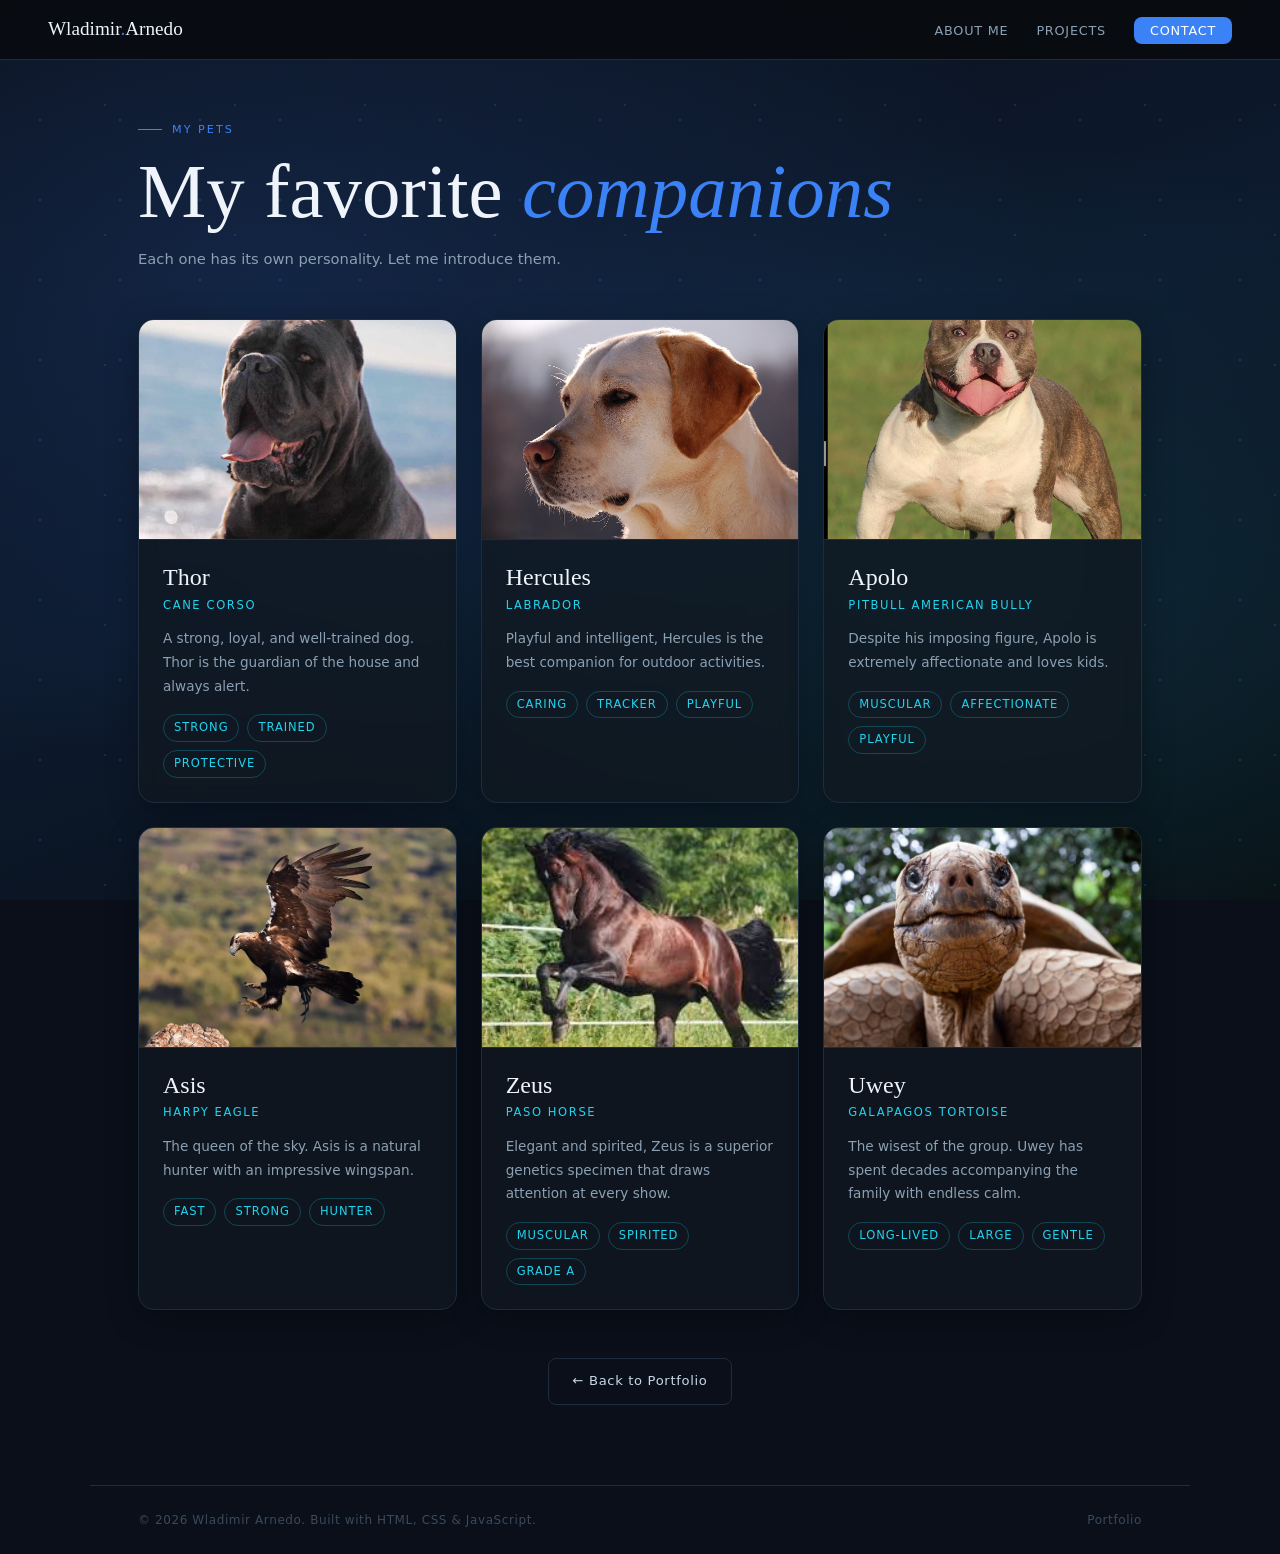
==== portfolio2-main/mascotas.html @ 007f4433 "Primer commit" ====
<!DOCTYPE html>
<html lang="en">

<head>
  <!-- Preparamos la página: le decimos el idioma y nos aseguramos de que se vea perfecta en cualquier celular -->
  <meta charset="UTF-8" />
  <meta name="viewport" content="width=device-width, initial-scale=1.0" />
  <meta name="description" content="Pet gallery of Wladimir Arnedo — meet Thor, Hercules, Apolo, and more." />
  <title>My Pets — Wladimir Arnedo</title>

  <!-- Conectamos la misma hoja de estilos del portafolio principal. Así todo se ve como parte de una misma familia -->
  <link rel="stylesheet" href="styles.css" />
</head>

<!-- ¡Truco importante! Le ponemos la clase "page-pets" al body. 
     Gracias a ella, nuestro CSS sabrá que tiene que encender ese fondo estrellado tan especial que diseñamos. -->
<body class="page-pets">

  <!-- 
       =================================================
       ENCABEZADO Y MENÚ DE NAVEGACIÓN
       Es súper parecido al de la página principal para que 
       nadie se pierda. Solo que aquí usamos "index.html#" 
       para devolver al visitante a donde estaba antes.
       ================================================= 
  -->
  <header>
    <nav>
      <!-- Un clic al logo te lleva de vuelta a casa (la página inicial) -->
      <a href="index.html" class="nav-logo">Wladimir<span>.</span>Arnedo</a>

      <ul class="nav-links">
        <li><a href="index.html#about">About Me</a></li>
        <li><a href="index.html#projects">Projects</a></li>
        <!-- Un botón llamativo por si se enamoran de nuestras mascotas y quieren contactarnos -->
        <li><a href="index.html#contact" class="nav-cta">Contact</a></li>
      </ul>
    </nav>
  </header>

  <!-- 
       =================================================
       GALERÍA DE NUESTRAS MASCOTAS
       Aquí hemos preparado unas lindas tarjetas (cards)
       para presumir y presentar a cada miembro de la familia.
       ================================================= 
  -->
  <main class="pet-gallery">
    <p class="section-label">My Pets</p>
    <h1>My favorite <em>companions</em></h1>
    <p class="gallery-desc">Each one has its own personality. Let me introduce them.</p>

    <!-- Nuestro tablero mágico de fotos. Le dijimos a CSS que organice esto automáticamente según el tamaño de la pantalla -->
    <div class="gallery-grid">

      <!-- Conozcamos a Thor -->
      <article class="pet-card">
        <!-- El "alt" es súper necesario: le cuenta de qué trata la imagen a las personas con discapacidad visual -->
        <img src="Thor.jpg" alt="Thor, a strong and elegant Cane Corso" />
        <div class="pet-info">
          <h2>Thor</h2>
          <p class="pet-breed">Cane Corso</p>
          <p>A strong, loyal, and well-trained dog. Thor is the guardian of the house and always alert.</p>
          <!-- Pequeñas píldoras informativas que resumen cómo es -->
          <div class="pet-tags">
            <span class="tag">Strong</span>
            <span class="tag">Trained</span>
            <span class="tag">Protective</span>
          </div>
        </div>
      </article>

      <!-- Y aquí está Hercules, el consentido -->
      <article class="pet-card">
        <img src="labra.jpg" alt="Hercules, a friendly and playful Labrador" />
        <div class="pet-info">
          <h2>Hercules</h2>
          <p class="pet-breed">Labrador</p>
          <p>Playful and intelligent, Hercules is the best companion for outdoor activities.</p>
          <div class="pet-tags">
            <span class="tag">Caring</span>
            <span class="tag">Tracker</span>
            <span class="tag">Playful</span>
          </div>
        </div>
      </article>

      <!-- Un saludo para el gran Apolo -->
      <article class="pet-card">
        <img src="pitbull.jpeg" alt="Apolo, a muscular and affectionate Pitbull American Bully" />
        <div class="pet-info">
          <h2>Apolo</h2>
          <p class="pet-breed">Pitbull American Bully</p>
          <p>Despite his imposing figure, Apolo is extremely affectionate and loves kids.</p>
          <div class="pet-tags">
            <span class="tag">Muscular</span>
            <span class="tag">Affectionate</span>
            <span class="tag">Playful</span>
          </div>
        </div>
      </article>

      <!-- Asis vigilando desde arriba -->
      <article class="pet-card">
        <img src="aguila.jpg" alt="Asis, a majestic and fast Harpy Eagle" />
        <div class="pet-info">
          <h2>Asis</h2>
          <p class="pet-breed">Harpy Eagle</p>
          <p>The queen of the sky. Asis is a natural hunter with an impressive wingspan.</p>
          <div class="pet-tags">
            <span class="tag">Fast</span>
            <span class="tag">Strong</span>
            <span class="tag">Hunter</span>
          </div>
        </div>
      </article>

      <!-- La elegancia hecha caballo, Zeus -->
      <article class="pet-card">
        <img src="horse.jpeg" alt="Zeus, a spirited and elegant Paso horse" />
        <div class="pet-info">
          <h2>Zeus</h2>
          <p class="pet-breed">Paso Horse</p>
          <p>Elegant and spirited, Zeus is a superior genetics specimen that draws attention at every show.</p>
          <div class="pet-tags">
            <span class="tag">Muscular</span>
            <span class="tag">Spirited</span>
            <span class="tag">Grade A</span>
          </div>
        </div>
      </article>

      <!-- Y Uwey, que tiene más paciencia que todos nosotros juntos -->
      <article class="pet-card">
        <img src="uwey.jpg" alt="Uwey, a long-lived and calm Galapagos tortoise" />
        <div class="pet-info">
          <h2>Uwey</h2>
          <p class="pet-breed">Galapagos Tortoise</p>
          <p>The wisest of the group. Uwey has spent decades accompanying the family with endless calm.</p>
          <div class="pet-tags">
            <span class="tag">Long-lived</span>
            <span class="tag">Large</span>
            <span class="tag">Gentle</span>
          </div>
        </div>
      </article>

    </div>

    <!-- Siempre es amable dejarle al visitante una manera clara de regresar al lugar del que vino -->
    <div class="btn-wrapper">
      <a href="index.html" class="btn btn-outline">&larr; Back to Portfolio</a>
    </div>
  </main>

  <!-- 
       =================================================
       PIE DE PÁGINA
       Una despedida sencilla que hace juego perfecto 
       con el resto del diseño del sitio web.
       ================================================= 
  -->
  <footer>
    <span>&copy; 2026 Wladimir Arnedo. Built with HTML, CSS &amp; JavaScript.</span>
    <div class="footer-links">
      <a href="index.html">Portfolio</a>
    </div>
  </footer>

  <!-- Por último, invitamos a nuestro JavaScript a la fiesta por si necesitamos hacer magia aquí también -->
  <script src="script.js"></script>
</body>

</html>
---- portfolio2-main/styles.css ----
/* ==================================================
   NUESTRO ARCHIVO MAESTRO DE ESTILOS (styles.css)
   Aquí le damos color, forma y vida tanto a nuestro 
   portafolio principal como a la galería de mascotas.
   ================================================== */


/* ── MÓDULO 1: NUESTRA PALETA Y FUENTES MÁGICAS ──
   Esto es genial: aquí guardamos todos nuestros colores 
   y tipografías. Si algún día queremos que nuestro sitio 
   sea rojo en lugar de azul, solo cambiamos el color aquí 
   y toda la web se actualizará al instante.
   ------------------------------------------------- */
:root {
  /* Nuestra paleta de oscuridad a luz */
  --black:      #080c10;
  --dark:       #0d1117;
  --card:       #111820;
  --border:     #1e2d3d;
  --muted:      #3a4a5c;
  --text:       #8ca0b3;
  --light:      #c8d8e8;
  --white:      #eef4f9;
  
  /* Nuestros colores para llamar la atención */
  --blue:       #3b82f6;
  --blue-dark:  #1d4ed8;
  --cyan:       #22d3ee;

  /* Nuestras familias de letras (tipografías) */
  --font-main:  'Segoe UI', system-ui, sans-serif;
  --font-serif: Georgia, 'Times New Roman', serif;

  /* Redondez de los bordes y qué tan suaves son nuestras animaciones */
  --radius:     8px;
  --transition: .22s cubic-bezier(.4, 0, .2, 1);
}


/* ── MÓDULO 2: HACIENDO LIMPIEZA GENERAL (RESET Y BASE) ──
   Cada navegador trae sus propios márgenes y estilos feos. 
   Con esto le decimos: "No gracias, nosotros tomamos el control".
   ------------------------------------------------- */
*, *::before, *::after {
  box-sizing: border-box; /* Esto hace que el ancho y alto sean súper precisos y fáciles de calcular */
  margin: 0;
  padding: 0;
}

/* Le decimos a la página que al viajar a diferentes secciones no salte bruscamente, sino que se deslice suavemente */
html { scroll-behavior: smooth; }

body {
  background: var(--black);
  color: var(--text);
  font-family: var(--font-main);
  /* Ponemos nuestro tamaño base en "rem" en vez de "px" para que se ajuste amigablemente en cualquier pantalla */
  font-size: 1rem;
  line-height: 1.7; /* Mucho aire entre las líneas para no cansar la vista */
  overflow-x: hidden; /* Prohibimos que la página se pueda mover a los lados */
  animation: fadeIn .6s ease; /* Cuando la gente entre a la página, aparecerá suavemente */
}

/* Las reglas sagradas de nuestras imágenes: crecerán hasta ocupar todo su espacio pero sin estirarse y verse raras */
img {
  max-width: 100%;
  height: auto;
  display: block;
}

/* Cuando alguien seleccione texto con el ratón, se pintará de nuestro azul bonito */
::selection { background: var(--blue); color: #fff; }

/* Nuestra animación principal que hace que la página suba un poquito y aparezca */
@keyframes fadeIn {
  from { opacity: 0; transform: translateY(12px); }
  to   { opacity: 1; transform: translateY(0); }
}


/* ── MÓDULO 3: ENCHULANDO LA BARRA DE DESPLAZAMIENTO ──
   A nadie le gustan las barras de navegador grises y gordas.
   Vamos a hacerla delgada y oscura.
   ------------------------------------------------- */
::-webkit-scrollbar       { width: 4px; }
::-webkit-scrollbar-track { background: var(--black); }
::-webkit-scrollbar-thumb { background: var(--border); border-radius: 2px; }


/* ── MÓDULO 4: LA BARRA DE NAVEGACIÓN SUPERIOR ──
   Nuestro menú principal, que se quedará pegado 
   arriba como un techo invisible para que los 
   visitantes nunca se pierdan.
   ------------------------------------------------- */
header {
  position: fixed; /* Esto hace que se quede pegadito arriba aunque bajemos la página */
  top: 0; left: 0; right: 0;
  z-index: 100; /* Aseguramos que siempre esté por encima de todo lo demás */
}

nav {
  display: flex;
  align-items: center;
  justify-content: space-between; /* Empuja el logo a la izquierda y los links a la derecha */
  padding: 0 48px;
  height: 60px;
  background: rgba(8, 12, 16, .9);
  backdrop-filter: blur(12px); /* Magia: difumina todo lo que se ponga detrás, como un vidrio empañado */
  border-bottom: 1px solid var(--border);
}

.nav-logo {
  font-family: var(--font-serif);
  font-size: 1.2rem;
  color: var(--white);
  text-decoration: none;
}
/* El coqueto punto azul junto a nuestro apellido */
.nav-logo span { color: var(--blue); }

.nav-links {
  display: flex;
  gap: 28px; /* Un espaciado perfecto entre cada link */
  list-style: none;
}

.nav-links a {
  color: var(--text);
  text-decoration: none;
  font-size: 0.8rem;
  letter-spacing: 0.06em;
  text-transform: uppercase;
  transition: color var(--transition); /* Los colores cambiarán con una suavidad hermosa */
  position: relative;
}

/* Esa elegante rayita que aparece de la nada cuando pasas el mouse por encima */
.nav-links a::after {
  content: '';
  position: absolute;
  left: 0; bottom: -3px;
  width: 0; height: 1px;
  background: var(--blue);
  transition: width var(--transition);
}
.nav-links a:hover            { color: var(--white); }
.nav-links a:hover::after     { width: 100%; } /* Empieza en 0 y crece hasta llenar todo el ancho */

/* El botón de "Contactar" rompe la regla y usa un fondo sólido azul */
.nav-cta {
  background: var(--blue) !important;
  color: #fff !important;
  padding: 6px 16px;
  border-radius: var(--radius);
  transition: background var(--transition) !important;
}
.nav-cta:hover        { background: var(--blue-dark) !important; }
.nav-cta::after       { display: none !important; } /* Le decimos adiós a la rayita en este botón */


/* ── MÓDULO 5: REGLAS PARA TODAS LAS SECCIONES ──
   Para no escribir lo mismo una y otra vez, todas 
   nuestras secciones comparten estos estilos.
   ------------------------------------------------- */
section {
  min-height: 100vh; /* Obliga a la sección a ser al menos tan alta como la pantalla de tu compu */
  padding: 120px 48px 80px;
  max-width: 1100px;
  margin: 0 auto; /* Con esto logramos que quede perfectamente centrado siempre */
}

/* La pequeña etiqueta de título antes de cada título grande (Ej: "ABOUT ME") */
.section-label {
  font-size: 0.7rem;
  letter-spacing: 0.18em;
  text-transform: uppercase;
  color: var(--blue);
  margin-bottom: 12px;
  display: flex;
  align-items: center;
  gap: 10px;
}
/* Le dibujamos una pequeña línea azul acompañando al texto */
.section-label::before {
  content: '';
  display: block;
  width: 24px; height: 1px;
  background: var(--blue);
}

/* Los imponentes títulos principales */
h2 {
  font-family: var(--font-serif);
  /* Magia responsiva: este clamp() hace que la letra crezca o encoja solita según la pantalla */
  font-size: clamp(1.8rem, 4vw, 3rem);
  font-weight: 400;
  color: var(--white);
  line-height: 1.15;
  margin-bottom: 16px;
}
/* Algunas palabritas del título las resaltamos en cursiva y de azul */
h2 em { color: var(--blue); font-style: italic; }


/* ── MÓDULO 6: LA FÁBRICA DE BOTONES ──
   Creamos unos estilos base geniales para que cada
   botón de nuestra página se vea y se sienta espectacular.
   ------------------------------------------------- */
.btn {
  display: inline-block;
  padding: 11px 24px;
  border-radius: var(--radius);
  font-family: var(--font-main);
  font-size: 0.82rem;
  letter-spacing: 0.05em;
  text-decoration: none;
  cursor: pointer;
  border: none;
  transition: all var(--transition); /* Suaviza absolutamente todos los cambios al pasar el mouse */
}

/* El botón azul que llama toda tu atención */
.btn-primary { background: var(--blue); color: #fff; }
.btn-primary:hover {
  background: var(--blue-dark);
  transform: translateY(-2px); /* ¡Da la ilusión de que el botón se levanta hacia ti! */
  box-shadow: 0 8px 24px rgba(59, 130, 246, .3); /* Y proyecta una sombra suave */
}

/* El botón más sutil, ideal para opciones secundarias */
.btn-outline {
  background: transparent;
  color: var(--light);
  border: 1px solid var(--border);
}
.btn-outline:hover {
  border-color: var(--blue);
  color: var(--blue);
  transform: translateY(-2px);
}

/* Una cajita invisible para centrar cualquier botón */
.btn-wrapper {
  display: flex;
  justify-content: center;
  margin-top: 32px;
}


/* ── MÓDULO 7: LA PORTADA (NUESTRO HERO) ──
   El gran escenario de bienvenida. Es lo primero
   que se roba las miradas de los visitantes.
   ------------------------------------------------- */
.hero {
  display: flex;
  flex-direction: column;
  justify-content: center;
  position: relative;
  overflow: hidden;
}

/* Detalle super pro: una cuadrícula de fondo que parece papel milimetrado de diseño */
.hero-grid {
  position: absolute; inset: 0;
  background-image:
    linear-gradient(var(--border) 1px, transparent 1px),
    linear-gradient(90deg, var(--border) 1px, transparent 1px);
  background-size: 60px 60px;
  opacity: .2;
  pointer-events: none; /* Le decimos al ratón que ignore esto por completo */
}

/* El cartelito de "Disponible para proyectos" */
.hero-badge {
  display: inline-flex;
  align-items: center;
  gap: 8px;
  font-size: 0.72rem;
  letter-spacing: 0.12em;
  text-transform: uppercase;
  color: var(--cyan);
  border: 1px solid var(--border);
  padding: 5px 14px;
  border-radius: 20px;
  margin-bottom: 28px;
  width: fit-content;
}

/* El lucecita verde (cian) al lado de "Disponible" que late constantemente */
.dot {
  width: 6px; height: 6px;
  background: var(--cyan);
  border-radius: 50%;
  animation: pulse 2s infinite; /* Late infinitamente cada 2 segundos */
}

/* Las instrucciones precisas para ese latido */
@keyframes pulse {
  0%, 100% { opacity: 1; transform: scale(1); }
  50%       { opacity: .4; transform: scale(.7); }
}

.hero-content { position: relative; z-index: 1; }

/* ¡Nuestro nombre en letras enormes! */
h1 {
  font-family: var(--font-serif);
  font-size: clamp(2.5rem, 6vw, 5.5rem);
  font-weight: 400;
  color: var(--white);
  line-height: 1.08;
  margin-bottom: 12px;
}
h1 em { color: var(--blue); font-style: italic; }

.hero-role {
  font-size: clamp(1rem, 2vw, 1.3rem);
  color: var(--text);
  margin-bottom: 20px;
}

.hero-desc {
  max-width: 500px;
  color: var(--text);
  font-size: 0.9rem;
  line-height: 1.8;
  margin-bottom: 36px;
}

/* Unimos los botones de la bienvenida y los separamos para que respiren */
.hero-actions { display: flex; gap: 14px; flex-wrap: wrap; }


/* ── MÓDULO 8: EL ESPACIO DE "ACERCA DE MÍ" ──
   Nuestra biografía personal y la cajita de 
   herramientas y lenguajes que sabemos usar.
   ------------------------------------------------- */
.about p {
  color: var(--text);
  font-size: 0.9rem;
  line-height: 1.9;
  margin-bottom: 14px;
}
.about p strong { color: var(--light); }

/* Empaquetamos nuestras habilidades para que se acomoden como tetris */
.skills-grid {
  display: flex;
  flex-wrap: wrap;
  gap: 8px;
  margin-top: 28px;
}

/* Cada capsulita que guarda el nombre de un lenguaje (HTML, CSS, etc.) */
.skill-tag {
  display: flex;
  align-items: center;
  gap: 8px;
  padding: 7px 14px;
  background: var(--card);
  border: 1px solid var(--border);
  border-radius: var(--radius);
  font-size: 0.78rem;
  color: var(--light);
  transition: border-color var(--transition);
}
.skill-tag:hover { border-color: var(--blue); } /* Se pinta azul cuando lo tocas con el mouse */

/* Un coqueto puntito decorativo dentro de cada cápsula */
.skill-tag::before {
  content: '';
  width: 6px; height: 6px;
  background: var(--blue);
  border-radius: 50%;
}


/* ── MÓDULO 9: EL ÁLBUM DE PROYECTOS ──
   Aquí montamos una bonita exhibición con tarjetas 
   de nuestras mejores creaciones como programadores.
   ------------------------------------------------- */
.projects { min-height: auto; padding-top: 6.25rem; }

/* Usamos CSS Grid para armar 3 columnas que soportan tarjetas igual de anchas */
.projects-list {
  list-style: none; /* Le decimos adiós a los puntitos negros típicos de las listas */
  margin-top: 1.5rem;
  display: grid;
  grid-template-columns: repeat(3, 1fr);
  gap: 1rem;
}

/* Cada tarjeta del proyecto */
.projects-list li {
  background: var(--card);
  border: 1px solid var(--border);
  border-radius: var(--radius);
  padding: 24px 28px;
  transition: all var(--transition);
}
/* Cuando pasamos el ratón, ¡Boom! La tarjeta se eleva y gana una buena sombra */
.projects-list li:hover {
  border-color: var(--blue);
  transform: translateY(-4px);
  box-shadow: 0 12px 40px rgba(0, 0, 0, .4);
}

/* El nombre del proyecto, que además es un link clicable */
.project-link {
  display: block;
  font-family: var(--font-serif);
  font-size: 1.1rem;
  color: var(--white);
  text-decoration: none;
  margin-bottom: 8px;
  transition: color var(--transition);
}
.project-link:hover { color: var(--blue); } /* Se pinta de azul para decirnos "¡Hazme clic!" */

.projects-list li p { font-size: 0.85rem; color: var(--text); }


/* ── MÓDULO 10: EL PUENTE HACIA LAS MASCOTAS ──
   Esa pequeña sección que invita amablemente a la 
   gente a conocer a nuestros mejores amigos peludos.
   ------------------------------------------------- */
.pets-section {
  min-height: auto;
  padding-top: 100px;
}
.pets-section p { color: var(--text); font-size: 0.9rem; margin-bottom: 28px; }


/* ── MÓDULO 11: ZONA DE CONTACTO ──
   La puerta de entrada para que lluevan las
   ofertas de trabajo o los saludos cordiales.
   ------------------------------------------------- */
.contact { min-height: auto; padding-top: 100px; padding-bottom: 100px; }

/* Dividimos la pantalla a la mitad justa: una mitad para leer y la otra para escribir */
.contact-inner {
  display: grid;
  grid-template-columns: 1fr 1fr;
  gap: 80px;
  align-items: start;
}

.contact-info p {
  font-size: 0.9rem;
  color: var(--text);
  line-height: 1.9;
  margin-bottom: 28px;
}

.contact-items { display: flex; flex-direction: column; gap: 12px; }

/* Tarjetitas bonitas para el correo y otras opciones por si no quieren llenar el formulario */
.contact-item {
  display: flex;
  align-items: center;
  gap: 14px;
  padding: 14px 18px;
  background: var(--card);
  border: 1px solid var(--border);
  border-radius: var(--radius);
  text-decoration: none;
  color: var(--text);
  font-size: 0.85rem;
  transition: all var(--transition);
}
/* Esta no sube al hover, ¡sino que se desliza un poquito a la derecha! */
.contact-item:hover {
  border-color: var(--blue);
  color: var(--light);
  transform: translateX(4px);
}

.ci-icon { font-size: 1.1rem; }
.ci-label {
  font-size: 0.65rem;
  letter-spacing: 0.1em;
  text-transform: uppercase;
  color: var(--muted);
  display: block;
  margin-bottom: 2px;
}

/* Aquí armamos el formulario, apilando cajas con amor */
.contact-form { display: flex; flex-direction: column; gap: 14px; }
.form-group   { display: flex; flex-direction: column; gap: 6px; }
.form-group label {
  font-size: 0.72rem;
  letter-spacing: 0.1em;
  text-transform: uppercase;
  color: var(--muted);
}

/* Pintamos las cajas de texto donde escribirán. Tienen color oscuro y bordes suaves */
.form-group input,
.form-group textarea {
  background: var(--card);
  border: 1px solid var(--border);
  border-radius: var(--radius);
  padding: 10px 14px;
  font-family: var(--font-main);
  font-size: 0.85rem;
  color: var(--white);
  outline: none;
  resize: none; /* Le prohibimos a la gente estirar la caja de comentarios */
  transition: border-color var(--transition);
}
/* Cuando haces clic para escribir, se enciende el borde azul */
.form-group input:focus,
.form-group textarea:focus { border-color: var(--blue); }
.form-group textarea { height: 120px; }

/* El pequeño gran mensajero que dice "¡Mensaje Enviado!" cuando funciona el JavaScript */
.form-status { font-size: 0.8rem; color: var(--cyan); min-height: 20px; }


/* ── MÓDULO 12: EL PIE DE PÁGINA (FOOTER) ──
   Nuestra despedida al final del recorrido. 
   ------------------------------------------------- */
footer {
  border-top: 1px solid var(--border); /* Una línea sutil para separarlo del resto */
  padding: 24px 48px;
  display: flex;
  align-items: center;
  justify-content: space-between;
  max-width: 1100px;
  margin: 0 auto;
  font-size: 0.75rem;
  letter-spacing: 0.05em;
  color: var(--muted);
}

.footer-links { display: flex; gap: 20px; }

footer a {
  color: var(--muted);
  text-decoration: none;
  transition: color var(--transition);
}
footer a:hover { color: var(--blue); }


/* ── MÓDULO 13: EL ESPACIO SIDERAL PARA MASCOTAS ──
   Cuando entras a la página de las mascotas, se activa
   este fondo súper espacial y mágico.
   ------------------------------------------------- */
body.page-pets {
  background: #0a0f1a;
  position: relative;
}

/* Creamos unas luces de neón detrás de todo, súper sutiles y elegantes */
body.page-pets::before {
  content: '';
  position: fixed; inset: 0;
  background:
    radial-gradient(ellipse at 20% 30%, rgba(59, 130, 246, .15) 0%, transparent 55%),
    radial-gradient(ellipse at 80% 70%, rgba(34, 211, 238, .1) 0%, transparent 55%),
    linear-gradient(160deg, #0a0f1a 0%, #0d1a2e 50%, #080c10 100%);
  z-index: -1;
  pointer-events: none;
}

/* ¡Y le espolvoreamos polvo de estrellas encima! (una capa de puntitos preciosos) */
body.page-pets::after {
  content: '';
  position: fixed; inset: 0;
  background-image:
    radial-gradient(circle, rgba(59, 130, 246, .25) 1px, transparent 1px),
    radial-gradient(circle, rgba(34, 211, 238, .15) 1px, transparent 1px);
  background-size: 80px 80px, 130px 130px;
  background-position: 0 0, 40px 40px;
  z-index: -1;
  pointer-events: none;
}


/* ── MÓDULO 14: EL SALÓN DE LA FAMA (GALERÍA DE MASCOTAS) ──
   El escaparate donde brillarán las fotos de Thor, Hercules y amigos.
   ------------------------------------------------- */
.pet-gallery {
  padding: 120px 48px 80px;
  max-width: 1100px;
  margin: 0 auto;
}

.gallery-desc {
  color: var(--text);
  font-size: 0.92rem;
  margin-bottom: 48px;
}

/* El grid automático que acomodará todas las fotos cuidando que ninguna quede muy chiquita */
.gallery-grid {
  display: grid;
  grid-template-columns: repeat(auto-fit, minmax(300px, 1fr)); /* Mínimo 300px o las acomoda en la siguiente fila */
  gap: 24px;
  margin-bottom: 48px;
}

/* El famoso efecto vidrio ahumado para las tarjetas de cada mascota */
.pet-card {
  background: rgba(17, 24, 32, .75); /* Medio transparente */
  border: 1px solid var(--border);
  border-radius: 16px;
  overflow: hidden;
  backdrop-filter: blur(10px); /* Difuminamos lo de atrás para el toque maestro de vidrio */
  transition: all var(--transition);
  box-shadow: 0 8px 32px rgba(0, 0, 0, .3);
}
/* Vuelan más alto que las tarjetas normales, para que llamen más la atención */
.pet-card:hover {
  transform: translateY(-8px);
  border-color: var(--blue);
  box-shadow: 0 20px 50px rgba(0, 0, 0, .5);
}

/* Las fotitos se ven perfectas sin importar qué tanto las estiremos (cover) */
.pet-card img {
  width: 100%;
  height: 220px;
  object-fit: cover;
  display: block;
  border-bottom: 1px solid var(--border);
}

.pet-info { padding: 24px; }

/* Nombres de los peludos en letras bonitas */
.pet-card h2 {
  font-family: var(--font-serif);
  font-size: 1.5rem;
  color: var(--white);
  margin-bottom: 4px;
}

/* Qué raza es, escrito elegantemente en turquesa */
.pet-breed {
  font-size: 0.72rem;
  letter-spacing: 0.14em;
  text-transform: uppercase;
  color: var(--cyan);
  margin-bottom: 12px;
}

.pet-info p:not(.pet-breed) {
  font-size: 0.85rem;
  color: var(--text);
  line-height: 1.75;
  margin-bottom: 16px;
}

/* Aquí guardamos sus etiquetas descriptivas */
.pet-tags { display: flex; flex-wrap: wrap; gap: 8px; }

/* El borde de la etiqueta para decir si es "Guardián" o "Dormilón" */
.tag {
  font-size: 0.72rem;
  letter-spacing: 0.08em;
  text-transform: uppercase;
  color: var(--cyan);
  border: 1px solid rgba(34, 211, 238, .25);
  padding: 3px 10px;
  border-radius: 20px;
  transition: all var(--transition);
}
/* Y se ilumina cuando pasas el cursor */
.tag:hover {
  background: rgba(34, 211, 238, .1);
  border-color: var(--cyan);
}


/* ── MÓDULO 15: LAS MEDALLITAS DE REDES SOCIALES ──
   Nuestra colorida colección de enlaces directos a 
   plataformas donde hacemos vida digital.
   ------------------------------------------------- */
.social-row {
  display: flex;
  flex-wrap: wrap;
  gap: 12px;
  margin-top: 40px;
}

/* El botón genérico antes de que le asignemos color propio */
.social-btn {
  display: inline-flex;
  align-items: center;
  gap: 8px;
  padding: 9px 18px;
  background: var(--card);
  border: 1px solid var(--border);
  border-radius: var(--radius);
  color: var(--text);
  text-decoration: none;
  font-size: 0.78rem;
  letter-spacing: 0.04em;
  transition: all var(--transition);
}

/* Sus pequeñitos iconos de SVG */
.social-btn svg {
  width: 16px;
  height: 16px;
  flex-shrink: 0;
}

/* Todos los botones de la fila se elevan felizmente cuando los apuntas */
.social-btn:hover {
  transform: translateY(-3px);
  color: var(--white);
  box-shadow: 0 6px 20px rgba(0, 0, 0, .4);
}

/* ¡Y aquí es donde cada red revela su verdadero color al pasar el cursor por encima! */

/* GitHub en gris elegante */
#btn-github:hover  { border-color: #e6edf3; box-shadow: 0 6px 20px rgba(230,237,243,.15); }

/* LinkedIn luce todo su azul formal */
#btn-linkedin:hover { border-color: #0a66c2; color: #0a66c2; box-shadow: 0 6px 20px rgba(10,102,194,.2); }

/* X / Twitter se va por el contraste blanquito */
#btn-twitter:hover  { border-color: #e7e7e7; box-shadow: 0 6px 20px rgba(231,231,231,.1); }

/* Behance presume su azul eléctrico super cool */
#btn-behance:hover  { border-color: #1769ff; color: #1769ff; box-shadow: 0 6px 20px rgba(23,105,255,.2); }

/* Y un cian vibrante para nuestros correos */
#btn-email:hover    { border-color: var(--cyan); color: var(--cyan); box-shadow: 0 6px 20px rgba(34,211,238,.2); }


/* ── MÓDULO 16: EL CARTELITO SORPRESA (TOAST) ──
   Nació invisible, pero nuestro JavaScript lo hará 
   lucirse en la esquina superior cuando llegue la gente.
   ------------------------------------------------- */
.welcome-toast {
  position: fixed;
  top: 4.5rem;
  right: 1.5rem;
  background: var(--card);
  border: 1px solid var(--blue);
  border-radius: var(--radius);
  padding: 0.875rem 1.25rem;
  color: var(--white);
  font-size: 0.875rem;
  max-width: 18rem;
  z-index: 200;
  box-shadow: 0 8px 32px rgba(59, 130, 246, .2);
  opacity: 0; /* Por ahora está castigado sin verse (invisible) */
  transform: translateX(1.25rem); /* Y escondido un poquito hacia afuera */
  transition: all 0.4s ease;
  pointer-events: none; /* Le decimos a la página que ignore si intentan hacerle clic mientras esté invisible */
}
/* Cuando JavaScript nos ayuda poniéndole la etiqueta "show", ¡sale a la luz! */
.welcome-toast.show {
  opacity: 1;
  transform: translateX(0);
  pointer-events: auto; /* Y vuelve a ser clicable */
}


/* ── MÓDULO 17: EL INTERRUPTOR DE LAS HABILIDADES ──
   Acomoda nuestro botoncito de "Hide Skills" justo en
   el lugar correcto junto al título de "Skills".
   ------------------------------------------------- */
.skills-controls {
  display: flex;
  align-items: center;
  justify-content: space-between; /* Texto a la izquierda, botón a la derecha */
  margin-top: 2rem;
  margin-bottom: 0.5rem;
}

/* Cuando nuestro amigo JavaScript le pega esta clase a la lista, simplemente desaparece sin dejar rastro */
.skills-grid.hidden { display: none; }


/* ── MÓDULO 18: LA INTELIGENCIA PARA CELULARES Y TABLETAS (MEDIA QUERIES) ──
   ¡La cereza del pastel! Si nuestro visitante nos lee 
   desde el autobús o en un sillón, acomodaremos toda 
   la página para que siga sintiéndose perfecto.
   ------------------------------------------------- */

/* ── TABLETAS (Para pantallas medianas de entre 601px y 1024px) ── */
@media (min-width: 601px) and (max-width: 1024px) {

  /* Un respiro más ligero a los lados para aprovechar la pantalla */
  section        { padding: 6.25rem 2rem 5rem; }
  .pet-gallery   { padding: 6.25rem 2rem 5rem; }

  /* En lugar de 3 columnas de proyectos, bajamos a 2 para que no se aprieten */
  .projects-list { grid-template-columns: repeat(2, 1fr); }

  /* Las mascotas caben perfectamente en grupitos de a 3 */
  .gallery-grid  { grid-template-columns: repeat(3, 1fr); }

  /* La zona de contacto se vuelve una larga columna vertical */
  .contact-inner { grid-template-columns: 1fr; gap: 2.5rem; }
}

/* ── CELULARES (Para esas pantallas angostitas menores a 600px) ── */
@media (max-width: 600px) {

  /* El menú abandona la barra larga y se convierte en una columna apilable súper fácil de tocar con los pulgares */
  header        { position: relative; }
  nav {
    flex-direction: column;
    height: auto;
    padding: 1rem 1.5rem;
    gap: 0.75rem;
  }
  /* Acercamos los links del menú entre ellos */
  .nav-links    { gap: 0.625rem; flex-wrap: wrap; justify-content: center; }

  /* Apretamos un poquito las secciones para que todo quepa hermoso */
  section       { padding: 5rem 1.25rem 3.75rem; }
  .pet-gallery  { padding: 5rem 1.25rem 3.75rem; }

  /* En celulares apilamos los botones del hero hacia abajo para que ninguno se quede fuera de la pantalla */
  .hero-actions { flex-direction: column; align-items: flex-start; }
  .social-row   { gap: 0.5rem; }

  /* Achicamos nuestra enorme letra principal para que no grite demasiado */
  h1 { font-size: clamp(2rem, 8vw, 3rem); }

  /* Un proyecto por fila, para enfocarnos bien en uno a la vez */
  .projects-list { grid-template-columns: 1fr; }

  /* Para las mascotas usamos 2 columnas en celulares y recortamos un poco las fotos (¡Se verán de 10!) */
  .gallery-grid  { grid-template-columns: repeat(2, 1fr); gap: 0.75rem; }
  .pet-card img  { height: 9.375rem; }

  /* Formularios y contacto en filita de uno por uno */
  .contact-inner { grid-template-columns: 1fr; gap: 2rem; }

  /* Acomodamos también la despedida (el footer) al centro */
  footer         { flex-direction: column; gap: 1rem; text-align: center; }
  .footer-links  { flex-wrap: wrap; justify-content: center; }

  /* Por último, apilamos nuestro interruptor de habilidades para que no estorbe */
  .skills-controls { flex-direction: column; align-items: flex-start; gap: 0.5rem; }
}
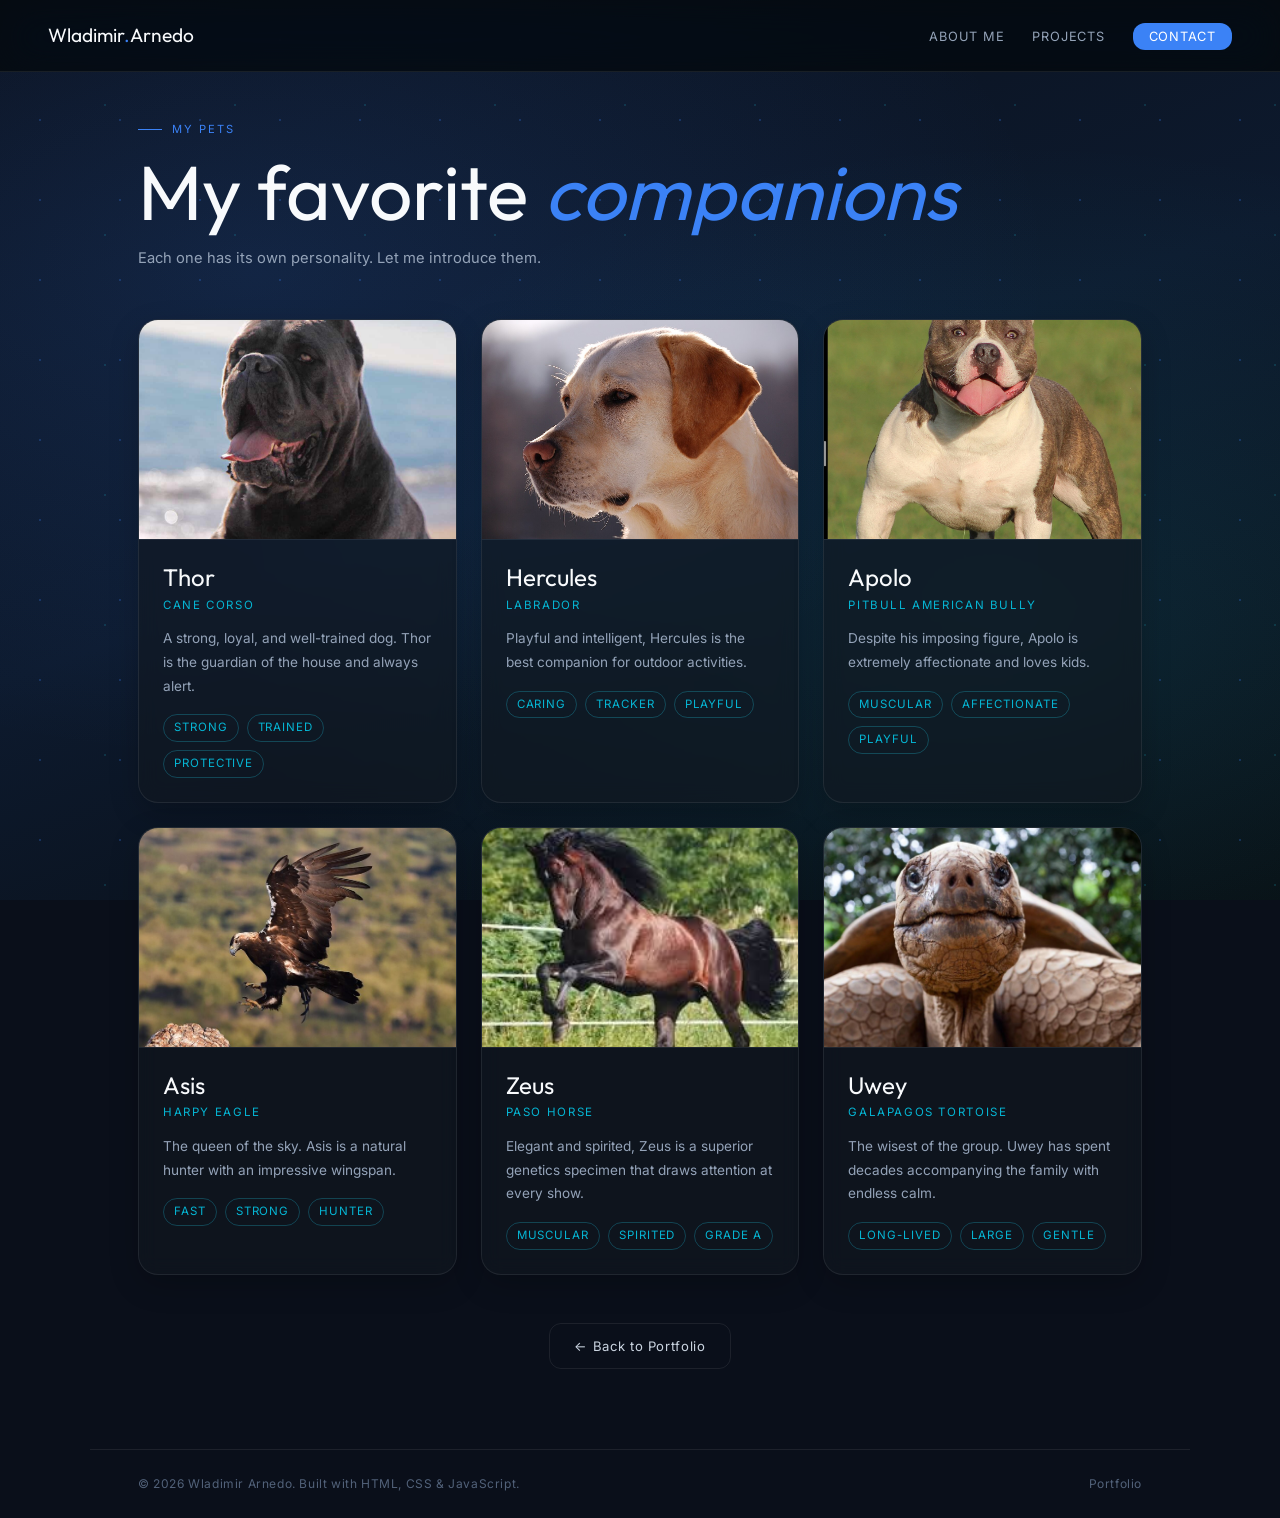
==== commit f13d4f48: "update portfolio" ====
--- a/portfolio2-main/mascotas.html
+++ b/portfolio2-main/mascotas.html
@@ -7,6 +7,11 @@
   <meta name="viewport" content="width=device-width, initial-scale=1.0" />
   <meta name="description" content="Pet gallery of Wladimir Arnedo — meet Thor, Hercules, Apolo, and more." />
   <title>My Pets — Wladimir Arnedo</title>
+
+  <!-- Conectamos fuentes premium de Google Fonts -->
+  <link rel="preconnect" href="https://fonts.googleapis.com">
+  <link rel="preconnect" href="https://fonts.gstatic.com" crossorigin>
+  <link href="https://fonts.googleapis.com/css2?family=Inter:wght@300;400;500;600&family=Outfit:wght@400;600;700&display=swap" rel="stylesheet">
 
   <!-- Conectamos la misma hoja de estilos del portafolio principal. Así todo se ve como parte de una misma familia -->
   <link rel="stylesheet" href="styles.css" />
@@ -29,12 +34,22 @@
       <!-- Un clic al logo te lleva de vuelta a casa (la página inicial) -->
       <a href="index.html" class="nav-logo">Wladimir<span>.</span>Arnedo</a>
 
-      <ul class="nav-links">
+      <!-- Botón de menú hamburguesa para móviles -->
+      <button class="hamburger" id="hamburger" aria-label="Abrir menú">
+        <span></span>
+        <span></span>
+        <span></span>
+      </button>
+
+      <ul class="nav-links" id="nav-links">
         <li><a href="index.html#about">About Me</a></li>
         <li><a href="index.html#projects">Projects</a></li>
         <!-- Un botón llamativo por si se enamoran de nuestras mascotas y quieren contactarnos -->
         <li><a href="index.html#contact" class="nav-cta">Contact</a></li>
       </ul>
+
+      <!-- Fondo oscuro para cuando el menú está abierto -->
+      <div class="menu-overlay" id="menu-overlay"></div>
     </nav>
   </header>
 
--- a/portfolio2-main/styles.css
+++ b/portfolio2-main/styles.css
@@ -12,28 +12,28 @@
    y toda la web se actualizará al instante.
    ------------------------------------------------- */
 :root {
-  /* Nuestra paleta de oscuridad a luz */
-  --black:      #080c10;
-  --dark:       #0d1117;
-  --card:       #111820;
-  --border:     #1e2d3d;
-  --muted:      #3a4a5c;
-  --text:       #8ca0b3;
-  --light:      #c8d8e8;
-  --white:      #eef4f9;
+  /* Nuestra paleta de oscuridad a luz - Refinada */
+  --black:      #05080a;
+  --dark:       #0a0e12;
+  --card:       #121820;
+  --border:     rgba(255, 255, 255, 0.08);
+  --muted:      #52627a;
+  --text:       #94a3b8;
+  --light:      #cbd5e1;
+  --white:      #f8fafc;
   
-  /* Nuestros colores para llamar la atención */
+  /* Nuestros colores para llamar la atención - Vibrantes */
   --blue:       #3b82f6;
-  --blue-dark:  #1d4ed8;
-  --cyan:       #22d3ee;
-
-  /* Nuestras familias de letras (tipografías) */
-  --font-main:  'Segoe UI', system-ui, sans-serif;
-  --font-serif: Georgia, 'Times New Roman', serif;
+  --blue-dark:  #2563eb;
+  --cyan:       #06b6d4;
+
+  /* Nuestras familias de letras (tipografías) - Premium */
+  --font-main:  'Inter', system-ui, sans-serif;
+  --font-serif: 'Outfit', sans-serif;
 
   /* Redondez de los bordes y qué tan suaves son nuestras animaciones */
-  --radius:     8px;
-  --transition: .22s cubic-bezier(.4, 0, .2, 1);
+  --radius:     12px;
+  --transition: .3s cubic-bezier(.4, 0, .2, 1);
 }
 
 
@@ -103,9 +103,9 @@
   align-items: center;
   justify-content: space-between; /* Empuja el logo a la izquierda y los links a la derecha */
   padding: 0 48px;
-  height: 60px;
-  background: rgba(8, 12, 16, .9);
-  backdrop-filter: blur(12px); /* Magia: difumina todo lo que se ponga detrás, como un vidrio empañado */
+  height: 72px; /* Un poco más de aire */
+  background: rgba(5, 8, 10, .75);
+  backdrop-filter: blur(20px) saturate(180%); /* Efecto vidrio más intenso y vibrante */
   border-bottom: 1px solid var(--border);
 }
 
@@ -157,6 +157,69 @@
 .nav-cta:hover        { background: var(--blue-dark) !important; }
 .nav-cta::after       { display: none !important; } /* Le decimos adiós a la rayita en este botón */
 
+/* ── ESTILOS DEL MENÚ HAMBURGUESA - REFINADOS ── */
+.hamburger {
+  display: none; /* Escondido por defecto en computadoras */
+  background: none;
+  border: none;
+  cursor: pointer;
+  padding: 10px;
+  z-index: 1001; /* Encima de todo */
+  position: relative;
+  width: 44px;
+  height: 44px;
+  transition: transform 0.3s ease;
+}
+
+.hamburger:hover {
+  transform: scale(1.1);
+}
+
+.hamburger span {
+  display: block;
+  width: 28px;
+  height: 2px;
+  background: var(--white);
+  margin: 6px auto;
+  transition: all 0.4s cubic-bezier(0.68, -0.6, 0.32, 1.6);
+  border-radius: 4px;
+}
+
+/* Diferentes anchos para un look más dinámico */
+.hamburger span:nth-child(2) { width: 20px; margin-left: 0; }
+.hamburger span:nth-child(3) { width: 14px; margin-left: 0; }
+
+/* Animación al abrir */
+.hamburger.active span:nth-child(1) {
+  transform: translateY(8px) rotate(45deg);
+  width: 28px;
+}
+.hamburger.active span:nth-child(2) {
+  opacity: 0;
+  transform: translateX(-20px);
+}
+.hamburger.active span:nth-child(3) {
+  transform: translateY(-8px) rotate(-45deg);
+  width: 28px;
+}
+
+/* Fondo oscuro (Overlay) */
+.menu-overlay {
+  position: fixed;
+  inset: 0;
+  background: rgba(0, 0, 0, 0.6);
+  backdrop-filter: blur(4px);
+  z-index: 998;
+  opacity: 0;
+  visibility: hidden;
+  transition: all 0.4s ease;
+}
+
+.menu-overlay.active {
+  opacity: 1;
+  visibility: visible;
+}
+
 
 /* ── MÓDULO 5: REGLAS PARA TODAS LAS SECCIONES ──
    Para no escribir lo mismo una y otra vez, todas 
@@ -167,6 +230,14 @@
   padding: 120px 48px 80px;
   max-width: 1100px;
   margin: 0 auto; /* Con esto logramos que quede perfectamente centrado siempre */
+  opacity: 0;
+  transform: translateY(30px);
+  transition: all 0.8s ease-out;
+}
+
+section.visible {
+  opacity: 1;
+  transform: translateY(0);
 }
 
 /* La pequeña etiqueta de título antes de cada título grande (Ej: "ABOUT ME") */
@@ -395,14 +466,18 @@
   background: var(--card);
   border: 1px solid var(--border);
   border-radius: var(--radius);
-  padding: 24px 28px;
+  padding: 32px;
   transition: all var(--transition);
+  display: flex;
+  flex-direction: column;
+  gap: 12px;
 }
 /* Cuando pasamos el ratón, ¡Boom! La tarjeta se eleva y gana una buena sombra */
 .projects-list li:hover {
-  border-color: var(--blue);
-  transform: translateY(-4px);
-  box-shadow: 0 12px 40px rgba(0, 0, 0, .4);
+  border-color: rgba(59, 130, 246, 0.4);
+  transform: translateY(-8px);
+  box-shadow: 0 20px 40px rgba(0, 0, 0, 0.4);
+  background: rgba(18, 24, 32, 0.8);
 }
 
 /* El nombre del proyecto, que además es un link clicable */
@@ -604,19 +679,20 @@
 
 /* El famoso efecto vidrio ahumado para las tarjetas de cada mascota */
 .pet-card {
-  background: rgba(17, 24, 32, .75); /* Medio transparente */
+  background: rgba(18, 24, 32, 0.6);
   border: 1px solid var(--border);
-  border-radius: 16px;
+  border-radius: 20px;
   overflow: hidden;
-  backdrop-filter: blur(10px); /* Difuminamos lo de atrás para el toque maestro de vidrio */
+  backdrop-filter: blur(10px);
   transition: all var(--transition);
-  box-shadow: 0 8px 32px rgba(0, 0, 0, .3);
+  box-shadow: 0 10px 30px rgba(0, 0, 0, 0.2);
 }
 /* Vuelan más alto que las tarjetas normales, para que llamen más la atención */
 .pet-card:hover {
-  transform: translateY(-8px);
-  border-color: var(--blue);
-  box-shadow: 0 20px 50px rgba(0, 0, 0, .5);
+  transform: translateY(-12px);
+  border-color: rgba(59, 130, 246, 0.3);
+  box-shadow: 0 30px 60px rgba(0, 0, 0, 0.5);
+  background: rgba(18, 24, 32, 0.8);
 }
 
 /* Las fotitos se ven perfectas sin importar qué tanto las estiremos (cover) */
@@ -806,16 +882,74 @@
 /* ── CELULARES (Para esas pantallas angostitas menores a 600px) ── */
 @media (max-width: 600px) {
 
-  /* El menú abandona la barra larga y se convierte en una columna apilable súper fácil de tocar con los pulgares */
-  header        { position: relative; }
+  /* Mostramos el botón hamburguesa */
+  .hamburger { display: block; }
+
   nav {
+    padding: 0 24px;
+  }
+
+  /* Convertimos la lista de links en un menú superpuesto que sale del lado derecho */
+  .nav-links {
+    position: fixed;
+    top: 0;
+    right: 0;
+    width: 85%;
+    max-width: 320px;
+    height: 100vh;
+    background: linear-gradient(135deg, rgba(10, 14, 18, 0.98), rgba(5, 8, 10, 0.99));
+    backdrop-filter: blur(20px);
     flex-direction: column;
-    height: auto;
-    padding: 1rem 1.5rem;
-    gap: 0.75rem;
+    justify-content: center;
+    align-items: center;
+    gap: 1.5rem;
+    z-index: 999;
+    
+    /* Estado inicial: escondido con rotación 3D */
+    opacity: 0;
+    visibility: hidden;
+    transform: translateX(100%) perspective(1000px) rotateY(-20deg);
+    transition: all 0.5s cubic-bezier(0.16, 1, 0.3, 1);
+    box-shadow: -20px 0 50px rgba(0, 0, 0, 0.8);
+    padding: 2rem;
   }
-  /* Acercamos los links del menú entre ellos */
-  .nav-links    { gap: 0.625rem; flex-wrap: wrap; justify-content: center; }
+
+  /* Cuando le damos la clase "active" con JavaScript, el menú entra en escena */
+  .nav-links.active {
+    opacity: 1;
+    visibility: visible;
+    transform: translateX(0) perspective(1000px) rotateY(0deg);
+  }
+
+  /* Animación escalonada para los links */
+  .nav-links li {
+    opacity: 0;
+    transform: translateY(20px);
+    transition: all 0.4s ease;
+  }
+
+  .nav-links.active li {
+    opacity: 1;
+    transform: translateY(0);
+  }
+
+  /* Delays para el efecto escalonado */
+  .nav-links.active li:nth-child(1) { transition-delay: 0.2s; }
+  .nav-links.active li:nth-child(2) { transition-delay: 0.3s; }
+  .nav-links.active li:nth-child(3) { transition-delay: 0.4s; }
+  .nav-links.active li:nth-child(4) { transition-delay: 0.5s; }
+
+  .nav-links a {
+    font-size: 1.2rem;
+    font-weight: 500;
+    color: var(--light);
+    width: 100%;
+    text-align: center;
+    padding: 10px;
+  }
+
+  /* Evitamos que el header se rompa en móviles */
+  header { position: fixed; }
 
   /* Apretamos un poquito las secciones para que todo quepa hermoso */
   section       { padding: 5rem 1.25rem 3.75rem; }
